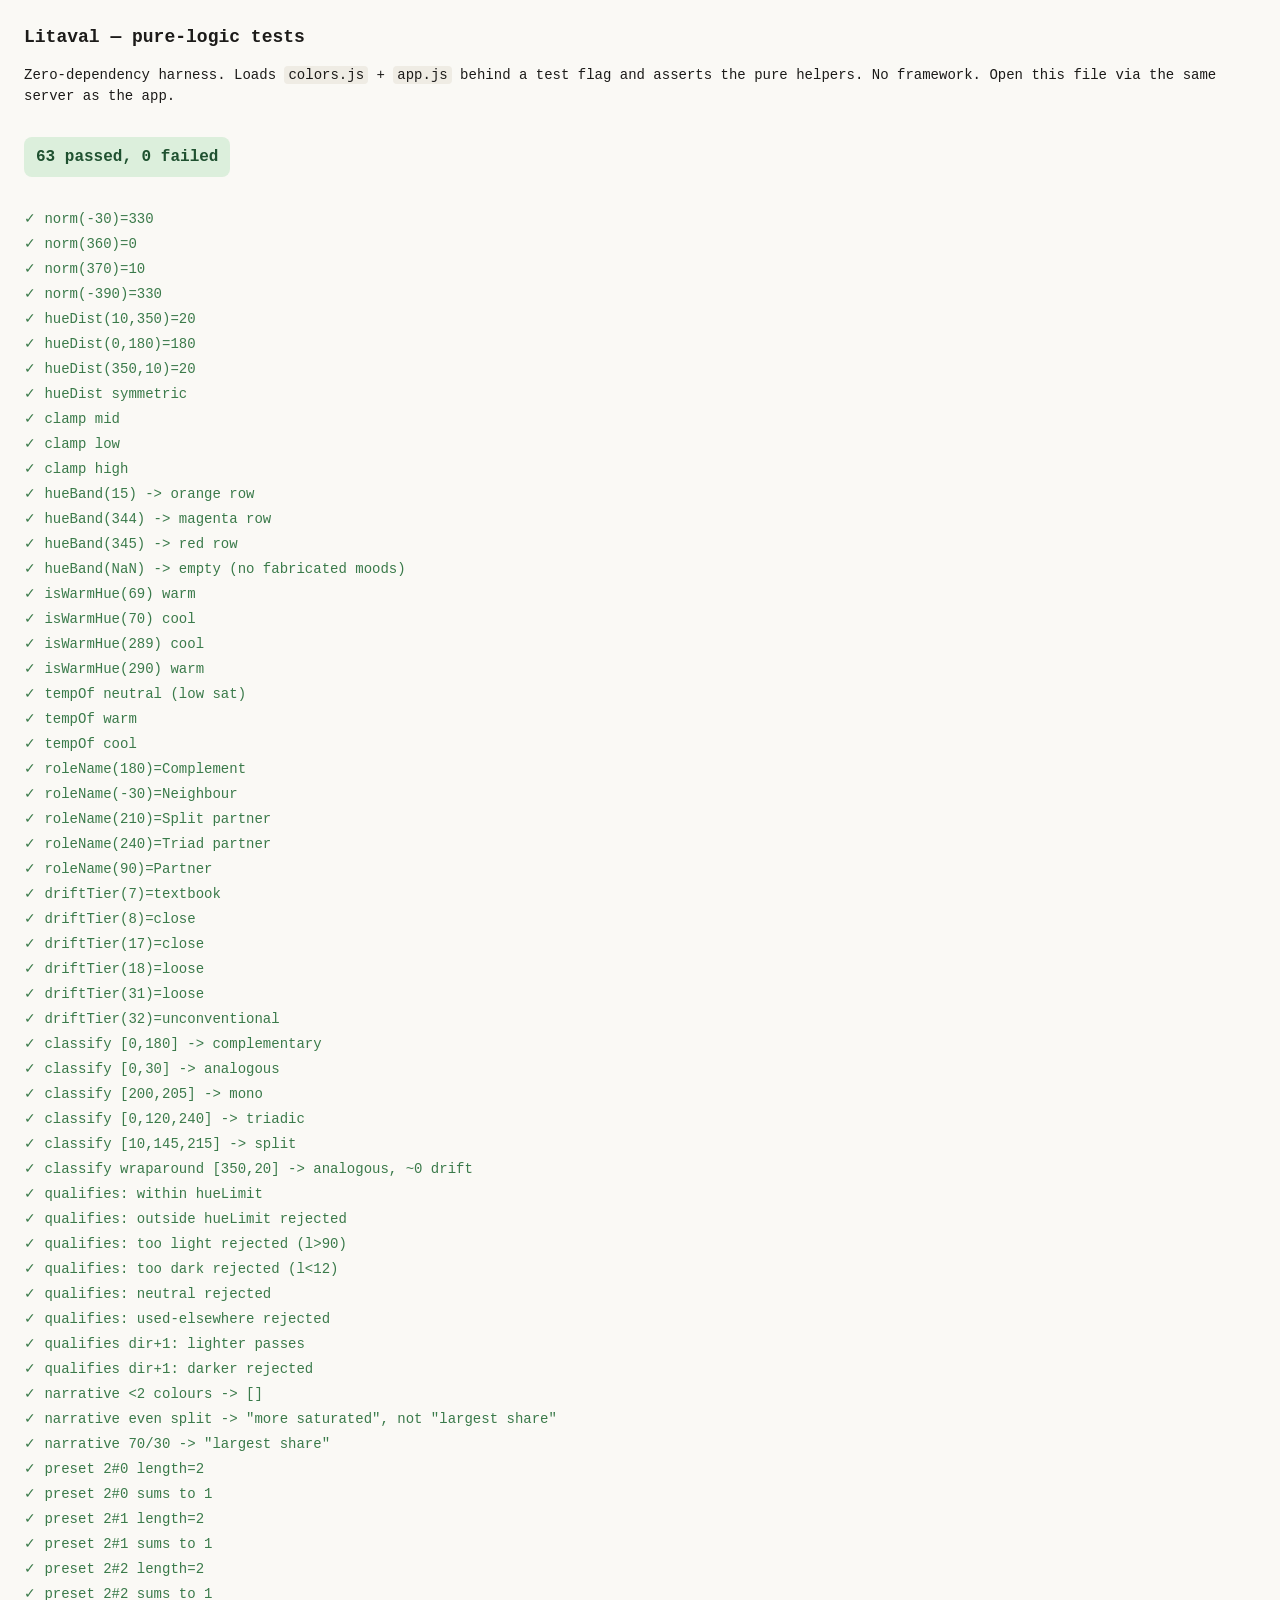
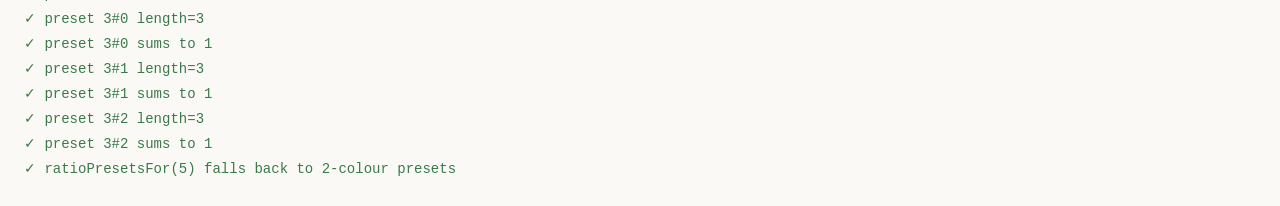
==== tests.html @ 68f23912 "comb sweep: dead-code, error-honesty, dedup, and a test harness Review-driven cleanup of the full co" ====
<!DOCTYPE html>
<html lang="en">
<head>
<meta charset="utf-8">
<meta name="viewport" content="width=device-width, initial-scale=1">
<title>Litaval — pure-logic tests</title>
<style>
  body{font:14px/1.5 ui-monospace,SFMono-Regular,Menlo,monospace; margin:24px; color:#1c1b19; background:#faf9f5}
  h1{font-size:18px} #summary{font-size:16px; font-weight:700; padding:8px 12px; border-radius:8px; display:inline-block}
  .ok{background:#dcefdc; color:#1f5130} .bad{background:#f3d6d2; color:#7a2018}
  ul{list-style:none; padding:0} li{padding:2px 0} li.f{color:#7a2018} li.p{color:#3a7a4a}
  code{background:#efece4; padding:1px 4px; border-radius:4px}
</style>
</head>
<body>
<h1>Litaval — pure-logic tests</h1>
<p>Zero-dependency harness. Loads <code>colors.js</code> + <code>app.js</code> behind a test flag and
asserts the pure helpers. No framework. Open this file via the same server as the app.</p>
<p id="summary">running…</p>
<ul id="out"></ul>

<script>window.__LITAVAL_TEST__ = true;</script>
<script src="colors.js"></script>
<script src="app.js"></script>
<script>
(() => {
  const T = window.__LITAVAL_TEST__;
  const out = document.getElementById('out');
  let pass = 0, fail = 0;
  const rec = (name, ok, detail) => {
    (ok ? pass++ : fail++);
    const li = document.createElement('li');
    li.className = ok ? 'p' : 'f';
    li.textContent = `${ok ? '✓' : '✗'} ${name}${ok ? '' : ' — ' + detail}`;
    out.appendChild(li);
  };
  const eq = (name, got, want) =>
    rec(name, JSON.stringify(got) === JSON.stringify(want), `got ${JSON.stringify(got)}, want ${JSON.stringify(want)}`);
  const ok = (name, cond, detail='') => rec(name, !!cond, detail);

  if (!T || !T.norm) { document.getElementById('summary').textContent = 'FAILED: test export not present (is window.__LITAVAL_TEST__ set before app.js?)'; return; }

  // --- norm ---
  eq('norm(-30)=330', T.norm(-30), 330);
  eq('norm(360)=0', T.norm(360), 0);
  eq('norm(370)=10', T.norm(370), 10);
  eq('norm(-390)=330', T.norm(-390), 330);

  // --- hueDist ---
  eq('hueDist(10,350)=20', T.hueDist(10,350), 20);
  eq('hueDist(0,180)=180', T.hueDist(0,180), 180);
  eq('hueDist(350,10)=20', T.hueDist(350,10), 20);
  ok('hueDist symmetric', T.hueDist(33,200) === T.hueDist(200,33));

  // --- clamp ---
  eq('clamp mid', T.clamp(5,0,10), 5);
  eq('clamp low', T.clamp(-3,0,10), 0);
  eq('clamp high', T.clamp(99,0,10), 10);

  // --- hueBand / isWarmHue / tempOf ---
  eq('hueBand(15) -> orange row', T.hueBand(15).moods, ['enthusiasm','sociability','warmth']);
  eq('hueBand(344) -> magenta row', T.hueBand(344).moods, ['creativity','sensitivity','playfulness']);
  eq('hueBand(345) -> red row', T.hueBand(345).moods, ['passion','warmth','energy']);
  eq('hueBand(NaN) -> empty (no fabricated moods)', T.hueBand(NaN).moods, []);
  ok('isWarmHue(69) warm', T.isWarmHue(69) === true);
  ok('isWarmHue(70) cool', T.isWarmHue(70) === false);
  ok('isWarmHue(289) cool', T.isWarmHue(289) === false);
  ok('isWarmHue(290) warm', T.isWarmHue(290) === true);
  eq('tempOf neutral (low sat)', T.tempOf({h:0,s:5,l:50}), 'neutral');
  eq('tempOf warm', T.tempOf({h:30,s:60,l:50}), 'warm');
  eq('tempOf cool', T.tempOf({h:200,s:60,l:50}), 'cool');

  // --- roleName ---
  eq('roleName(180)=Complement', T.roleName(180), 'Complement');
  eq('roleName(-30)=Neighbour', T.roleName(-30), 'Neighbour');
  eq('roleName(210)=Split partner', T.roleName(210), 'Split partner');
  eq('roleName(240)=Triad partner', T.roleName(240), 'Triad partner');
  eq('roleName(90)=Partner', T.roleName(90), 'Partner');

  // --- driftTier thresholds ---
  eq('driftTier(7)=textbook', T.driftTier(7).label, 'textbook');
  eq('driftTier(8)=close', T.driftTier(8).label, 'close');
  eq('driftTier(17)=close', T.driftTier(17).label, 'close');
  eq('driftTier(18)=loose', T.driftTier(18).label, 'loose');
  eq('driftTier(31)=loose', T.driftTier(31).label, 'loose');
  eq('driftTier(32)=unconventional', T.driftTier(32).label, 'unconventional');

  // --- classifyScheme ---
  const C = (...hs) => hs.map(h => ({h, s:60, l:50}));
  eq('classify [0,180] -> complementary', T.classifyScheme(C(0,180)).scheme.id, 'complementary');
  eq('classify [0,30] -> analogous', T.classifyScheme(C(0,30)).scheme.id, 'analogous');
  eq('classify [200,205] -> mono', T.classifyScheme(C(200,205)).scheme.id, 'mono');
  eq('classify [0,120,240] -> triadic', T.classifyScheme(C(0,120,240)).scheme.id, 'triadic');
  eq('classify [10,145,215] -> split', T.classifyScheme(C(10,145,215)).scheme.id, 'split');
  ok('classify wraparound [350,20] -> analogous, ~0 drift',
     T.classifyScheme(C(350,20)).scheme.id === 'analogous' && T.classifyScheme(C(350,20)).avg < 1);

  // --- qualifies ---
  const base = {h:0, s:60, l:50, hex:'#base', name:'base', neutral:false};
  const axHue = {valueOnly:false, centerHue:0, hueLimit:30, minBase:0};
  const mk = (h,l,extra={}) => ({h, l, s:60, hex:'#'+h+'-'+l, name:'c'+h+l, neutral:false, ...extra});
  ok('qualifies: within hueLimit', T.qualifies(mk(20,50), axHue, base, new Set(), null) === true);
  ok('qualifies: outside hueLimit rejected', T.qualifies(mk(50,50), axHue, base, new Set(), null) === false);
  ok('qualifies: too light rejected (l>90)', T.qualifies(mk(10,95), axHue, base, new Set(), null) === false);
  ok('qualifies: too dark rejected (l<12)', T.qualifies(mk(10,5), axHue, base, new Set(), null) === false);
  ok('qualifies: neutral rejected', T.qualifies(mk(10,50,{neutral:true}), axHue, base, new Set(), null) === false);
  ok('qualifies: used-elsewhere rejected', T.qualifies({...mk(10,50), hex:'#dup'}, axHue, base, new Set(['#dup']), null) === false);
  const axDir = {valueOnly:true, centerHue:0, hueLimit:20, dir:1};
  ok('qualifies dir+1: lighter passes', T.qualifies(mk(2,60), axDir, base, new Set(), null) === true);
  ok('qualifies dir+1: darker rejected', T.qualifies(mk(2,40), axDir, base, new Set(), null) === false);

  // --- paletteNarrative ---
  eq('narrative <2 colours -> []', T.paletteNarrative([{h:0,s:50,l:50}], [1]), []);
  ok('narrative even split -> "more saturated", not "largest share"', (() => {
    const s = T.paletteNarrative([{h:30,s:80,l:50},{h:210,s:40,l:50}], [0.5,0.5]);
    return /more saturated/.test(s[0]) && !/largest share/.test(s[0]);
  })());
  ok('narrative 70/30 -> "largest share"', (() => {
    const s = T.paletteNarrative([{h:30,s:80,l:50},{h:210,s:40,l:50}], [0.7,0.3]);
    return /largest share/.test(s[0]);
  })());

  // --- ratio presets invariants ---
  for (const n of [2,3]) {
    T.RATIO_PRESETS[n].forEach((p,i) => {
      eq(`preset ${n}#${i} length=${n}`, p.r.length, n);
      ok(`preset ${n}#${i} sums to 1`, Math.abs(p.r.reduce((a,b)=>a+b,0) - 1) < 1e-9, `sum=${p.r.reduce((a,b)=>a+b,0)}`);
    });
  }
  ok('ratioPresetsFor(5) falls back to 2-colour presets', T.ratioPresetsFor(5) === T.RATIO_PRESETS[2]);

  // --- summary ---
  const sum = document.getElementById('summary');
  sum.textContent = `${pass} passed, ${fail} failed`;
  sum.className = fail === 0 ? 'ok' : 'bad';
})();
</script>
</body>
</html>
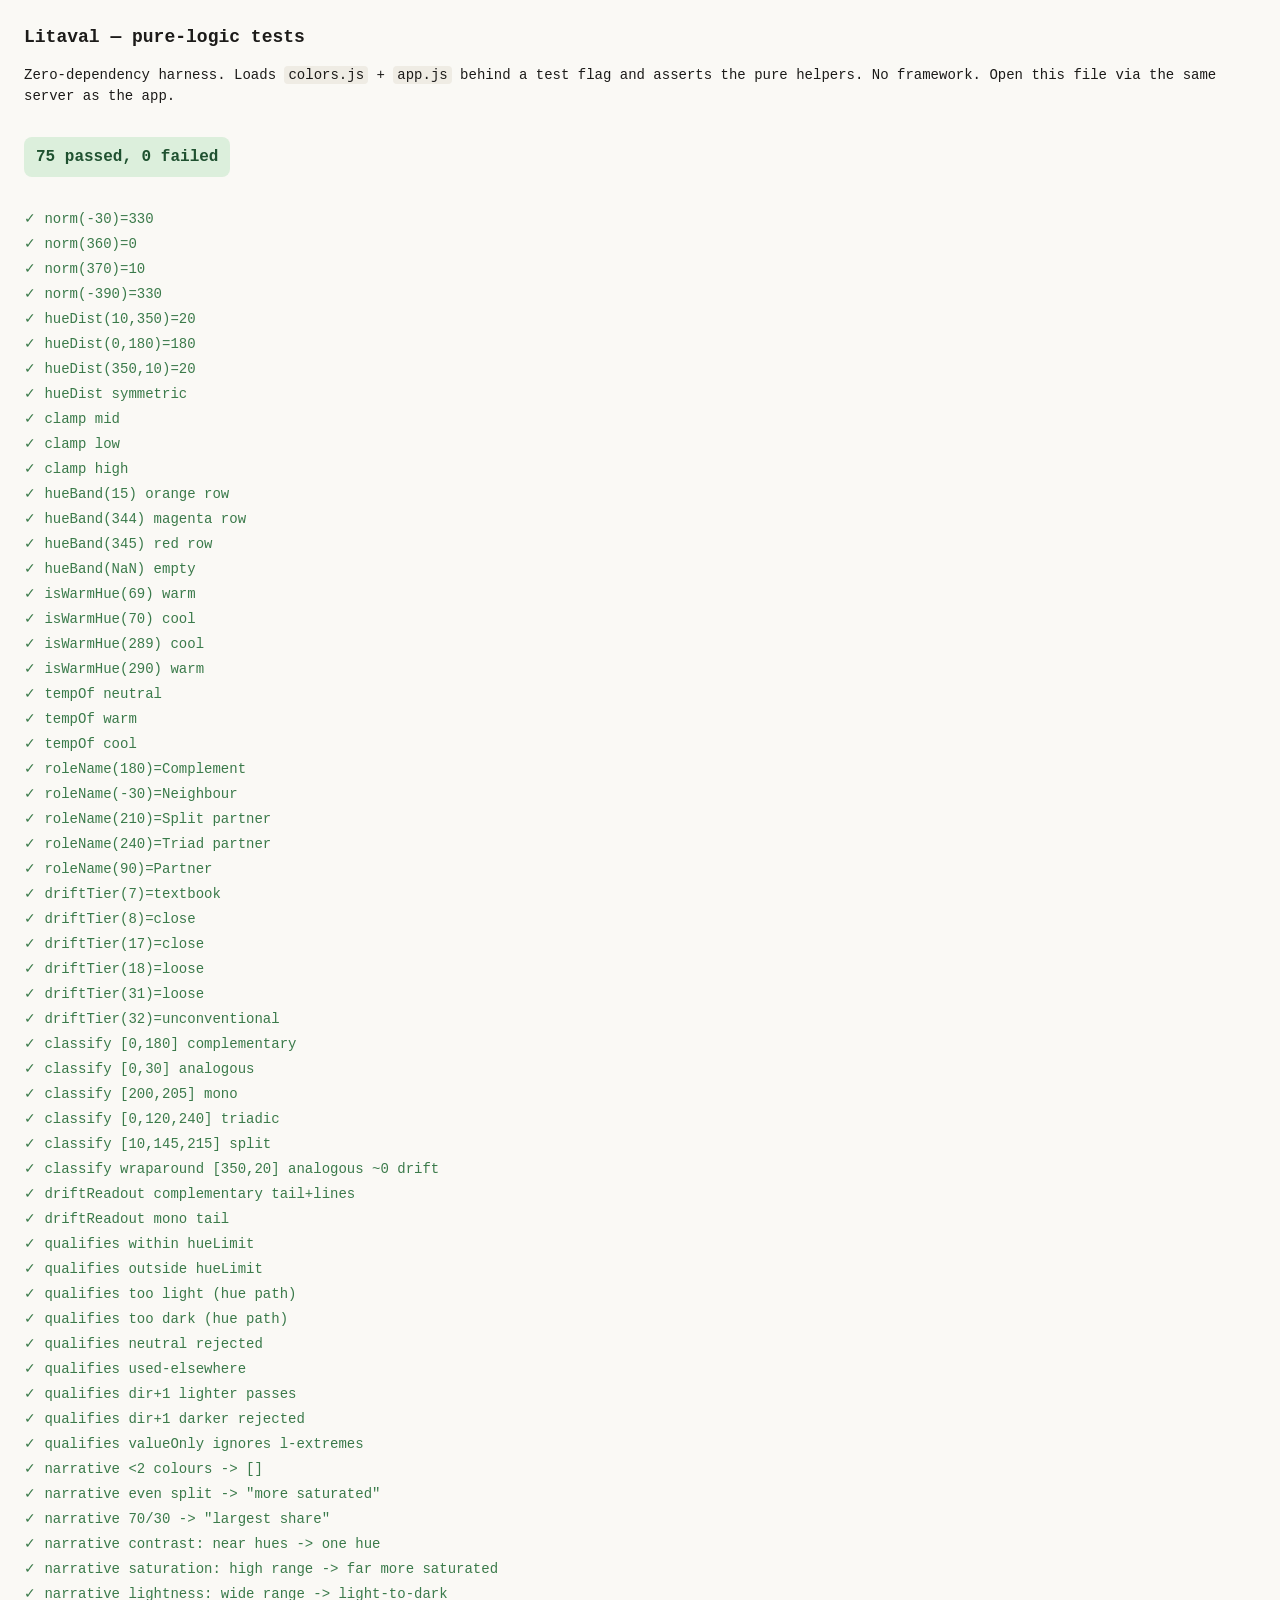
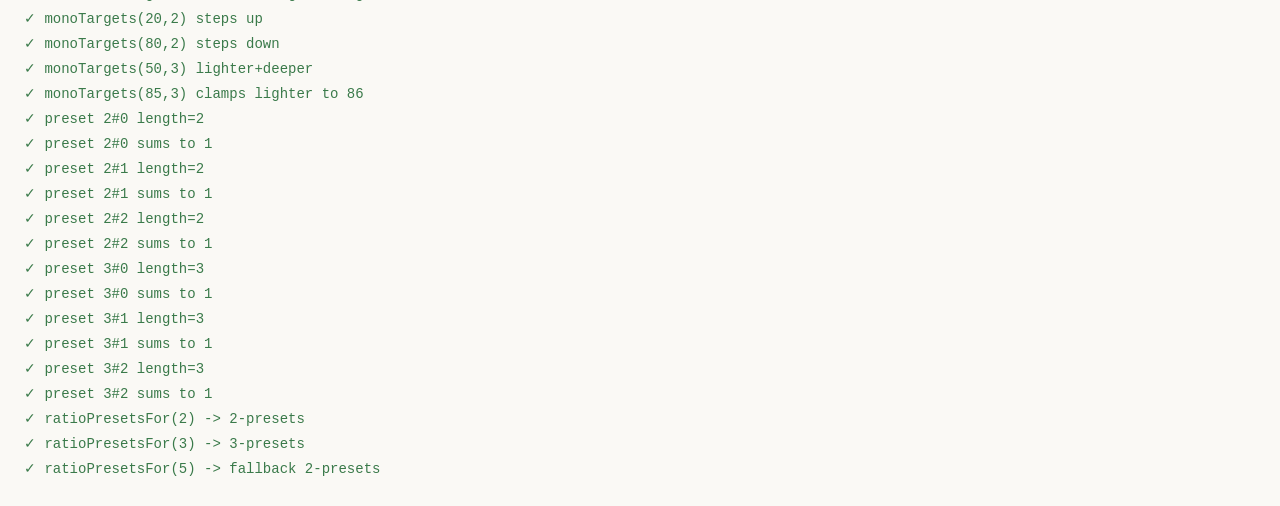
==== commit 62ca95aa: "comb sweep r2: harness robustness, drift consistency, small fixes Second review-driven pass. Round 1" ====
--- a/tests.html
+++ b/tests.html
@@ -19,13 +19,21 @@
 <p id="summary">running…</p>
 <ul id="out"></ul>
 
-<script>window.__LITAVAL_TEST__ = true;</script>
-<script src="colors.js"></script>
-<script src="app.js"></script>
+<script>
+  window.__LITAVAL_TEST__ = true;
+  // a top-level guard: whatever happens, the summary must never stay stuck on "running…"
+  window.addEventListener('error', e => {
+    const s = document.getElementById('summary');
+    if (s && s.textContent === 'running…') { s.textContent = 'FAILED: ' + e.message; s.className = 'bad'; }
+  });
+</script>
+<script src="colors.js?v=19"></script>
+<script src="app.js?v=19"></script>
 <script>
 (() => {
   const T = window.__LITAVAL_TEST__;
   const out = document.getElementById('out');
+  const summary = document.getElementById('summary');
   let pass = 0, fail = 0;
   const rec = (name, ok, detail) => {
     (ok ? pass++ : fail++);
@@ -34,105 +42,146 @@
     li.textContent = `${ok ? '✓' : '✗'} ${name}${ok ? '' : ' — ' + detail}`;
     out.appendChild(li);
   };
-  const eq = (name, got, want) =>
-    rec(name, JSON.stringify(got) === JSON.stringify(want), `got ${JSON.stringify(got)}, want ${JSON.stringify(want)}`);
-  const ok = (name, cond, detail='') => rec(name, !!cond, detail);
+  // every test is a thunk; a throw inside it is recorded as a failure, never halting the run
+  const test = (name, fn) => { try { fn(); rec(name, true, ''); } catch (e) { rec(name, false, e.message || String(e)); } };
+  const aeq = (got, want) => { if (JSON.stringify(got) !== JSON.stringify(want)) throw new Error(`got ${JSON.stringify(got)}, want ${JSON.stringify(want)}`); };
+  const at  = (cond, detail='assertion false') => { if (!cond) throw new Error(detail); };
 
-  if (!T || !T.norm) { document.getElementById('summary').textContent = 'FAILED: test export not present (is window.__LITAVAL_TEST__ set before app.js?)'; return; }
+  try {
+    if (!T || !T.norm) throw new Error('test export not present (is window.__LITAVAL_TEST__ set before app.js?)');
 
-  // --- norm ---
-  eq('norm(-30)=330', T.norm(-30), 330);
-  eq('norm(360)=0', T.norm(360), 0);
-  eq('norm(370)=10', T.norm(370), 10);
-  eq('norm(-390)=330', T.norm(-390), 330);
+    // --- norm ---
+    test('norm(-30)=330', () => aeq(T.norm(-30), 330));
+    test('norm(360)=0',  () => aeq(T.norm(360), 0));
+    test('norm(370)=10', () => aeq(T.norm(370), 10));
+    test('norm(-390)=330', () => aeq(T.norm(-390), 330));
 
-  // --- hueDist ---
-  eq('hueDist(10,350)=20', T.hueDist(10,350), 20);
-  eq('hueDist(0,180)=180', T.hueDist(0,180), 180);
-  eq('hueDist(350,10)=20', T.hueDist(350,10), 20);
-  ok('hueDist symmetric', T.hueDist(33,200) === T.hueDist(200,33));
+    // --- hueDist ---
+    test('hueDist(10,350)=20', () => aeq(T.hueDist(10,350), 20));
+    test('hueDist(0,180)=180', () => aeq(T.hueDist(0,180), 180));
+    test('hueDist(350,10)=20', () => aeq(T.hueDist(350,10), 20));
+    test('hueDist symmetric',  () => at(T.hueDist(33,200) === T.hueDist(200,33)));
 
-  // --- clamp ---
-  eq('clamp mid', T.clamp(5,0,10), 5);
-  eq('clamp low', T.clamp(-3,0,10), 0);
-  eq('clamp high', T.clamp(99,0,10), 10);
+    // --- clamp ---
+    test('clamp mid',  () => aeq(T.clamp(5,0,10), 5));
+    test('clamp low',  () => aeq(T.clamp(-3,0,10), 0));
+    test('clamp high', () => aeq(T.clamp(99,0,10), 10));
 
-  // --- hueBand / isWarmHue / tempOf ---
-  eq('hueBand(15) -> orange row', T.hueBand(15).moods, ['enthusiasm','sociability','warmth']);
-  eq('hueBand(344) -> magenta row', T.hueBand(344).moods, ['creativity','sensitivity','playfulness']);
-  eq('hueBand(345) -> red row', T.hueBand(345).moods, ['passion','warmth','energy']);
-  eq('hueBand(NaN) -> empty (no fabricated moods)', T.hueBand(NaN).moods, []);
-  ok('isWarmHue(69) warm', T.isWarmHue(69) === true);
-  ok('isWarmHue(70) cool', T.isWarmHue(70) === false);
-  ok('isWarmHue(289) cool', T.isWarmHue(289) === false);
-  ok('isWarmHue(290) warm', T.isWarmHue(290) === true);
-  eq('tempOf neutral (low sat)', T.tempOf({h:0,s:5,l:50}), 'neutral');
-  eq('tempOf warm', T.tempOf({h:30,s:60,l:50}), 'warm');
-  eq('tempOf cool', T.tempOf({h:200,s:60,l:50}), 'cool');
+    // --- hueBand / isWarmHue / tempOf ---
+    test('hueBand(15) orange row',  () => aeq(T.hueBand(15).moods, ['enthusiasm','sociability','warmth']));
+    test('hueBand(344) magenta row',() => aeq(T.hueBand(344).moods, ['creativity','sensitivity','playfulness']));
+    test('hueBand(345) red row',    () => aeq(T.hueBand(345).moods, ['passion','warmth','energy']));
+    test('hueBand(NaN) empty',      () => aeq(T.hueBand(NaN).moods, []));
+    test('isWarmHue(69) warm',  () => at(T.isWarmHue(69) === true));
+    test('isWarmHue(70) cool',  () => at(T.isWarmHue(70) === false));
+    test('isWarmHue(289) cool', () => at(T.isWarmHue(289) === false));
+    test('isWarmHue(290) warm', () => at(T.isWarmHue(290) === true));
+    test('tempOf neutral', () => aeq(T.tempOf({h:0,s:5,l:50}), 'neutral'));
+    test('tempOf warm',    () => aeq(T.tempOf({h:30,s:60,l:50}), 'warm'));
+    test('tempOf cool',    () => aeq(T.tempOf({h:200,s:60,l:50}), 'cool'));
 
-  // --- roleName ---
-  eq('roleName(180)=Complement', T.roleName(180), 'Complement');
-  eq('roleName(-30)=Neighbour', T.roleName(-30), 'Neighbour');
-  eq('roleName(210)=Split partner', T.roleName(210), 'Split partner');
-  eq('roleName(240)=Triad partner', T.roleName(240), 'Triad partner');
-  eq('roleName(90)=Partner', T.roleName(90), 'Partner');
+    // --- roleName ---
+    test('roleName(180)=Complement',    () => aeq(T.roleName(180), 'Complement'));
+    test('roleName(-30)=Neighbour',     () => aeq(T.roleName(-30), 'Neighbour'));
+    test('roleName(210)=Split partner', () => aeq(T.roleName(210), 'Split partner'));
+    test('roleName(240)=Triad partner', () => aeq(T.roleName(240), 'Triad partner'));
+    test('roleName(90)=Partner',        () => aeq(T.roleName(90), 'Partner'));
 
-  // --- driftTier thresholds ---
-  eq('driftTier(7)=textbook', T.driftTier(7).label, 'textbook');
-  eq('driftTier(8)=close', T.driftTier(8).label, 'close');
-  eq('driftTier(17)=close', T.driftTier(17).label, 'close');
-  eq('driftTier(18)=loose', T.driftTier(18).label, 'loose');
-  eq('driftTier(31)=loose', T.driftTier(31).label, 'loose');
-  eq('driftTier(32)=unconventional', T.driftTier(32).label, 'unconventional');
+    // --- driftTier thresholds ---
+    test('driftTier(7)=textbook',        () => aeq(T.driftTier(7).label, 'textbook'));
+    test('driftTier(8)=close',           () => aeq(T.driftTier(8).label, 'close'));
+    test('driftTier(17)=close',          () => aeq(T.driftTier(17).label, 'close'));
+    test('driftTier(18)=loose',          () => aeq(T.driftTier(18).label, 'loose'));
+    test('driftTier(31)=loose',          () => aeq(T.driftTier(31).label, 'loose'));
+    test('driftTier(32)=unconventional', () => aeq(T.driftTier(32).label, 'unconventional'));
 
-  // --- classifyScheme ---
-  const C = (...hs) => hs.map(h => ({h, s:60, l:50}));
-  eq('classify [0,180] -> complementary', T.classifyScheme(C(0,180)).scheme.id, 'complementary');
-  eq('classify [0,30] -> analogous', T.classifyScheme(C(0,30)).scheme.id, 'analogous');
-  eq('classify [200,205] -> mono', T.classifyScheme(C(200,205)).scheme.id, 'mono');
-  eq('classify [0,120,240] -> triadic', T.classifyScheme(C(0,120,240)).scheme.id, 'triadic');
-  eq('classify [10,145,215] -> split', T.classifyScheme(C(10,145,215)).scheme.id, 'split');
-  ok('classify wraparound [350,20] -> analogous, ~0 drift',
-     T.classifyScheme(C(350,20)).scheme.id === 'analogous' && T.classifyScheme(C(350,20)).avg < 1);
+    // --- classifyScheme ---
+    const C = (...hs) => hs.map(h => ({h, s:60, l:50}));
+    test('classify [0,180] complementary', () => aeq(T.classifyScheme(C(0,180)).scheme.id, 'complementary'));
+    test('classify [0,30] analogous',      () => aeq(T.classifyScheme(C(0,30)).scheme.id, 'analogous'));
+    test('classify [200,205] mono',        () => aeq(T.classifyScheme(C(200,205)).scheme.id, 'mono'));
+    test('classify [0,120,240] triadic',   () => aeq(T.classifyScheme(C(0,120,240)).scheme.id, 'triadic'));
+    test('classify [10,145,215] split',    () => aeq(T.classifyScheme(C(10,145,215)).scheme.id, 'split'));
+    test('classify wraparound [350,20] analogous ~0 drift', () => {
+      const cl = T.classifyScheme(C(350,20));
+      at(cl.scheme.id === 'analogous' && cl.avg < 1, `id=${cl.scheme.id} avg=${cl.avg}`);
+    });
 
-  // --- qualifies ---
-  const base = {h:0, s:60, l:50, hex:'#base', name:'base', neutral:false};
-  const axHue = {valueOnly:false, centerHue:0, hueLimit:30, minBase:0};
-  const mk = (h,l,extra={}) => ({h, l, s:60, hex:'#'+h+'-'+l, name:'c'+h+l, neutral:false, ...extra});
-  ok('qualifies: within hueLimit', T.qualifies(mk(20,50), axHue, base, new Set(), null) === true);
-  ok('qualifies: outside hueLimit rejected', T.qualifies(mk(50,50), axHue, base, new Set(), null) === false);
-  ok('qualifies: too light rejected (l>90)', T.qualifies(mk(10,95), axHue, base, new Set(), null) === false);
-  ok('qualifies: too dark rejected (l<12)', T.qualifies(mk(10,5), axHue, base, new Set(), null) === false);
-  ok('qualifies: neutral rejected', T.qualifies(mk(10,50,{neutral:true}), axHue, base, new Set(), null) === false);
-  ok('qualifies: used-elsewhere rejected', T.qualifies({...mk(10,50), hex:'#dup'}, axHue, base, new Set(['#dup']), null) === false);
-  const axDir = {valueOnly:true, centerHue:0, hueLimit:20, dir:1};
-  ok('qualifies dir+1: lighter passes', T.qualifies(mk(2,60), axDir, base, new Set(), null) === true);
-  ok('qualifies dir+1: darker rejected', T.qualifies(mk(2,40), axDir, base, new Set(), null) === false);
+    // --- driftReadout (the app's most prominent computed text) ---
+    test('driftReadout complementary tail+lines', () => {
+      const cl = T.classifyScheme(C(0,180));
+      const r = T.driftReadout(cl, C(0,180));
+      at(/about 0° off the textbook ideal/.test(r.tail), `tail=${r.tail}`);
+      aeq(r.lines.length, 2);
+    });
+    test('driftReadout mono tail', () => {
+      const cols = C(200,205);
+      const r = T.driftReadout(T.classifyScheme(cols), cols);
+      at(/within \d+° of one hue/.test(r.tail), `tail=${r.tail}`);
+    });
 
-  // --- paletteNarrative ---
-  eq('narrative <2 colours -> []', T.paletteNarrative([{h:0,s:50,l:50}], [1]), []);
-  ok('narrative even split -> "more saturated", not "largest share"', (() => {
-    const s = T.paletteNarrative([{h:30,s:80,l:50},{h:210,s:40,l:50}], [0.5,0.5]);
-    return /more saturated/.test(s[0]) && !/largest share/.test(s[0]);
-  })());
-  ok('narrative 70/30 -> "largest share"', (() => {
-    const s = T.paletteNarrative([{h:30,s:80,l:50},{h:210,s:40,l:50}], [0.7,0.3]);
-    return /largest share/.test(s[0]);
-  })());
+    // --- qualifies ---
+    const base = {h:0, s:60, l:50, hex:'#base', name:'base', neutral:false};
+    const axHue = {valueOnly:false, centerHue:0, hueLimit:30, minBase:0};
+    const mk = (h,l,extra={}) => ({h, l, s:60, hex:'#'+h+'-'+l, name:'c'+h+l, neutral:false, ...extra});
+    test('qualifies within hueLimit',     () => at(T.qualifies(mk(20,50), axHue, base, new Set(), null) === true));
+    test('qualifies outside hueLimit',    () => at(T.qualifies(mk(50,50), axHue, base, new Set(), null) === false));
+    test('qualifies too light (hue path)',() => at(T.qualifies(mk(10,95), axHue, base, new Set(), null) === false));
+    test('qualifies too dark (hue path)', () => at(T.qualifies(mk(10,5),  axHue, base, new Set(), null) === false));
+    test('qualifies neutral rejected',    () => at(T.qualifies(mk(10,50,{neutral:true}), axHue, base, new Set(), null) === false));
+    test('qualifies used-elsewhere',      () => at(T.qualifies({...mk(10,50), hex:'#dup'}, axHue, base, new Set(['#dup']), null) === false));
+    const axDir = {valueOnly:true, centerHue:0, hueLimit:20, dir:1};
+    test('qualifies dir+1 lighter passes',() => at(T.qualifies(mk(2,60), axDir, base, new Set(), null) === true));
+    test('qualifies dir+1 darker rejected',()=> at(T.qualifies(mk(2,40), axDir, base, new Set(), null) === false));
+    // intended asymmetry: the valueOnly (mono) path deliberately skips the l<12/l>90 extremes guard
+    test('qualifies valueOnly ignores l-extremes', () => at(T.qualifies(mk(2,95), axDir, base, new Set(), null) === true));
 
-  // --- ratio presets invariants ---
-  for (const n of [2,3]) {
-    T.RATIO_PRESETS[n].forEach((p,i) => {
-      eq(`preset ${n}#${i} length=${n}`, p.r.length, n);
-      ok(`preset ${n}#${i} sums to 1`, Math.abs(p.r.reduce((a,b)=>a+b,0) - 1) < 1e-9, `sum=${p.r.reduce((a,b)=>a+b,0)}`);
+    // --- paletteNarrative ---
+    test('narrative <2 colours -> []', () => aeq(T.paletteNarrative([{h:0,s:50,l:50}], [1]), []));
+    test('narrative even split -> "more saturated"', () => {
+      const s = T.paletteNarrative([{h:30,s:80,l:50},{h:210,s:40,l:50}], [0.5,0.5]);
+      at(/more saturated/.test(s[0]) && !/largest share/.test(s[0]), s[0]);
     });
+    test('narrative 70/30 -> "largest share"', () => {
+      const s = T.paletteNarrative([{h:30,s:80,l:50},{h:210,s:40,l:50}], [0.7,0.3]);
+      at(/largest share/.test(s[0]), s[0]);
+    });
+    test('narrative contrast: near hues -> one hue', () => {
+      const s = T.paletteNarrative([{h:200,s:60,l:50},{h:205,s:60,l:50}], [0.5,0.5]);
+      at(/share essentially one hue/.test(s[1]), s[1]);
+    });
+    test('narrative saturation: high range -> far more saturated', () => {
+      const s = T.paletteNarrative([{h:30,s:90,l:50},{h:210,s:20,l:50}], [0.5,0.5]);
+      at(/far more saturated/.test(s[2]), s[2]);
+    });
+    test('narrative lightness: wide range -> light-to-dark', () => {
+      const s = T.paletteNarrative([{h:30,s:60,l:85},{h:210,s:60,l:25}], [0.5,0.5]);
+      at(/light-to-dark range/.test(s[3]), s[3]);
+    });
+
+    // --- monoTargets ---
+    test('monoTargets(20,2) steps up',  () => { const d=T.monoTargets(20,2); aeq([d[0][0],d[0][2]], [50,1]); });
+    test('monoTargets(80,2) steps down',() => { const d=T.monoTargets(80,2); aeq([d[0][0],d[0][2]], [50,-1]); });
+    test('monoTargets(50,3) lighter+deeper', () => aeq(T.monoTargets(50,3), [[80,'Lighter',1],[20,'Deeper',-1]]));
+    test('monoTargets(85,3) clamps lighter to 86', () => aeq(T.monoTargets(85,3)[0][0], 86));
+
+    // --- ratio presets ---
+    for (const n of [2,3]) {
+      T.RATIO_PRESETS[n].forEach((p,i) => {
+        test(`preset ${n}#${i} length=${n}`, () => aeq(p.r.length, n));
+        test(`preset ${n}#${i} sums to 1`,  () => at(Math.abs(p.r.reduce((a,b)=>a+b,0) - 1) < 1e-9, `sum=${p.r.reduce((a,b)=>a+b,0)}`));
+      });
+    }
+    test('ratioPresetsFor(2) -> 2-presets', () => at(T.ratioPresetsFor(2) === T.RATIO_PRESETS[2]));
+    test('ratioPresetsFor(3) -> 3-presets', () => at(T.ratioPresetsFor(3) === T.RATIO_PRESETS[3]));
+    test('ratioPresetsFor(5) -> fallback 2-presets', () => at(T.ratioPresetsFor(5) === T.RATIO_PRESETS[2]));
+
+  } catch (suiteErr) {
+    rec('SUITE CRASHED before completing', false, suiteErr.message || String(suiteErr));
   }
-  ok('ratioPresetsFor(5) falls back to 2-colour presets', T.ratioPresetsFor(5) === T.RATIO_PRESETS[2]);
 
-  // --- summary ---
-  const sum = document.getElementById('summary');
-  sum.textContent = `${pass} passed, ${fail} failed`;
-  sum.className = fail === 0 ? 'ok' : 'bad';
+  summary.textContent = `${pass} passed, ${fail} failed`;
+  summary.className = fail === 0 ? 'ok' : 'bad';
 })();
 </script>
 </body>
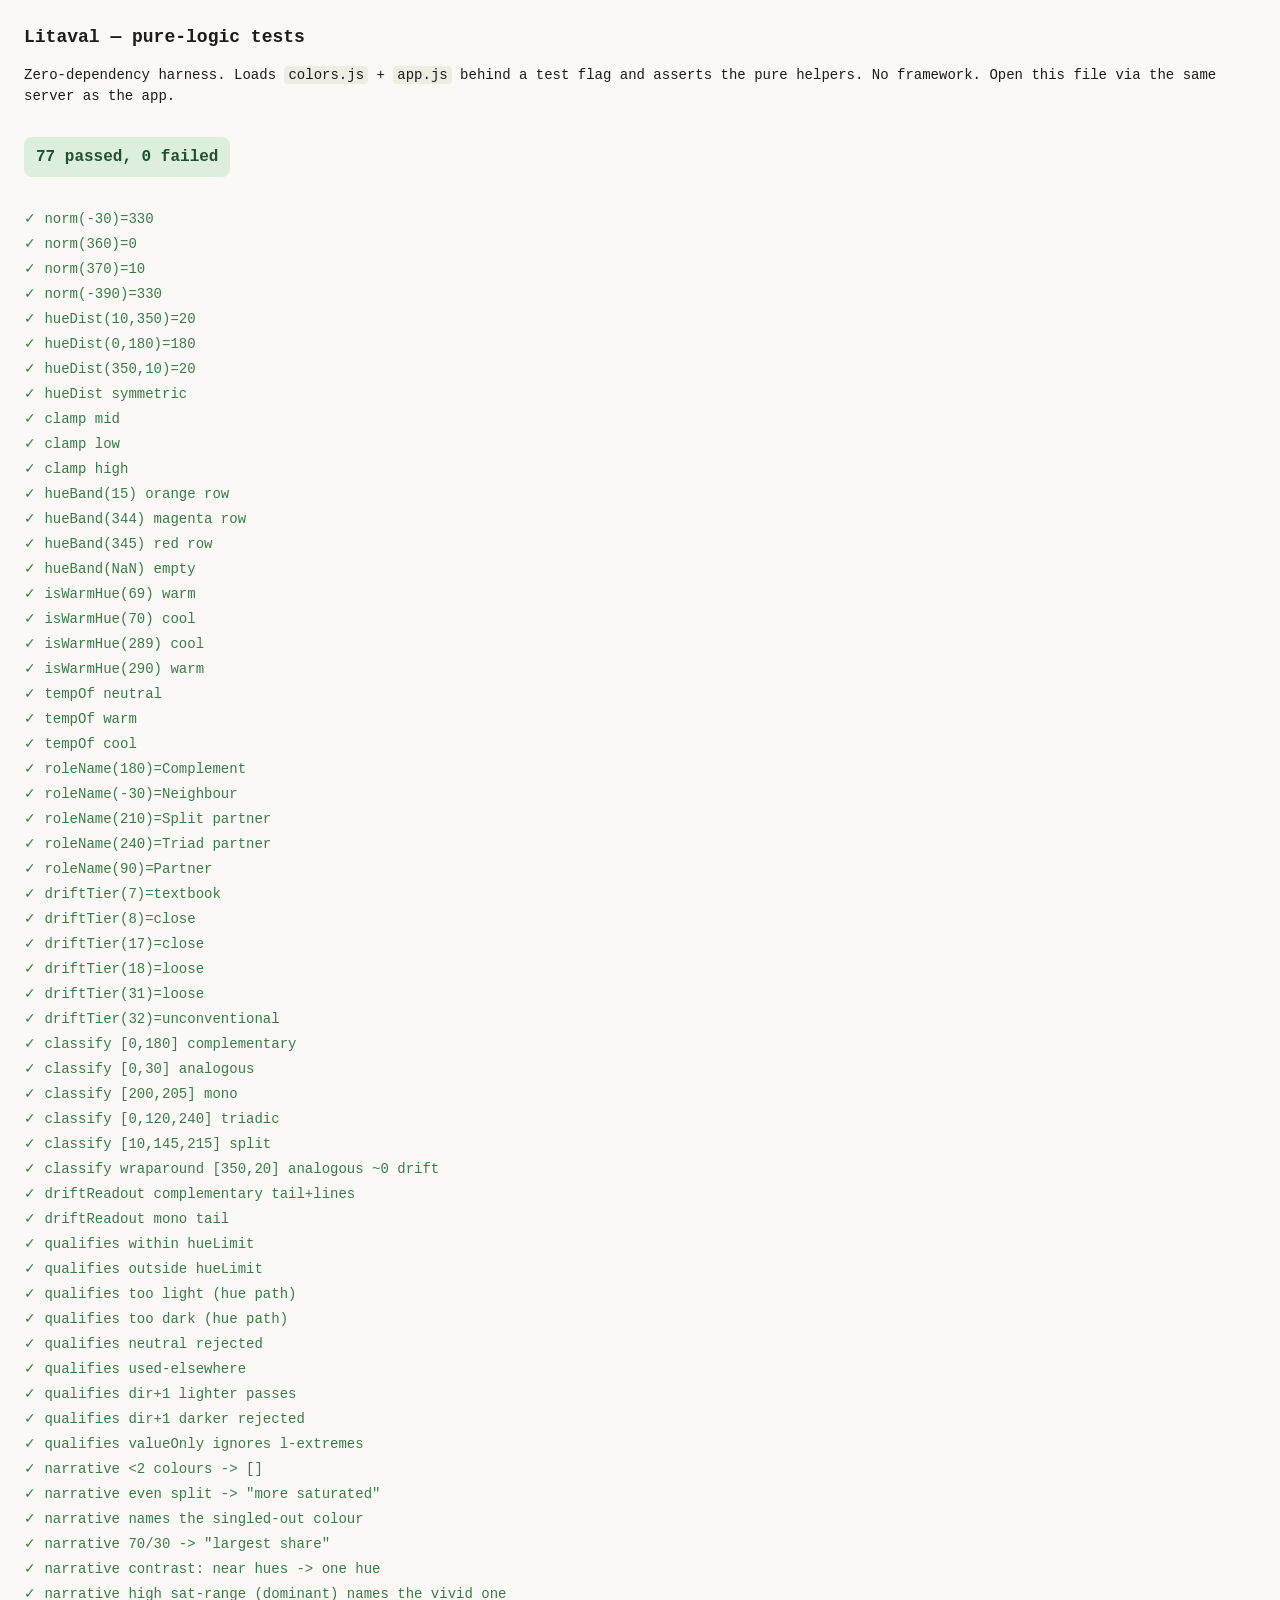
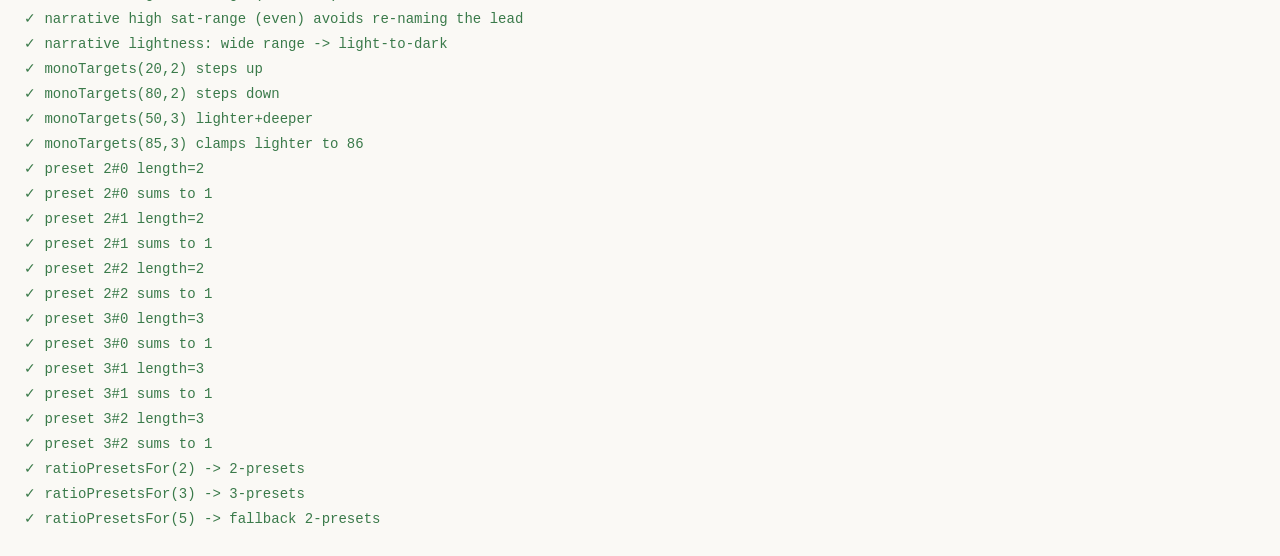
==== commit 97955b40: "Name the singled-out colour in the pairing narrative When a narrative sentence points at one colour," ====
--- a/tests.html
+++ b/tests.html
@@ -27,8 +27,8 @@
     if (s && s.textContent === 'running…') { s.textContent = 'FAILED: ' + e.message; s.className = 'bad'; }
   });
 </script>
-<script src="colors.js?v=19"></script>
-<script src="app.js?v=19"></script>
+<script src="colors.js?v=21"></script>
+<script src="app.js?v=21"></script>
 <script>
 (() => {
   const T = window.__LITAVAL_TEST__;
@@ -142,6 +142,10 @@
       const s = T.paletteNarrative([{h:30,s:80,l:50},{h:210,s:40,l:50}], [0.5,0.5]);
       at(/more saturated/.test(s[0]) && !/largest share/.test(s[0]), s[0]);
     });
+    test('narrative names the singled-out colour', () => {
+      const s = T.paletteNarrative([{h:30,s:80,l:50,name:'Sunset'},{h:210,s:40,l:50,name:'Slate'}], [0.5,0.5]);
+      at(/Sunset/.test(s[0]), s[0]);   // the more-saturated colour is named, not "the most saturated colour"
+    });
     test('narrative 70/30 -> "largest share"', () => {
       const s = T.paletteNarrative([{h:30,s:80,l:50},{h:210,s:40,l:50}], [0.7,0.3]);
       at(/largest share/.test(s[0]), s[0]);
@@ -150,9 +154,13 @@
       const s = T.paletteNarrative([{h:200,s:60,l:50},{h:205,s:60,l:50}], [0.5,0.5]);
       at(/share essentially one hue/.test(s[1]), s[1]);
     });
-    test('narrative saturation: high range -> far more saturated', () => {
-      const s = T.paletteNarrative([{h:30,s:90,l:50},{h:210,s:20,l:50}], [0.5,0.5]);
-      at(/far more saturated/.test(s[2]), s[2]);
+    test('narrative high sat-range (dominant) names the vivid one', () => {
+      const s = T.paletteNarrative([{h:30,s:40,l:50,name:'Ash'},{h:210,s:90,l:50,name:'Cobalt'}], [0.7,0.3]);
+      at(/far more saturated/.test(s[2]) && /Cobalt/.test(s[2]), s[2]);
+    });
+    test('narrative high sat-range (even) avoids re-naming the lead', () => {
+      const s = T.paletteNarrative([{h:30,s:90,l:50,name:'Marigold'},{h:210,s:20,l:50,name:'Mist'}], [0.5,0.5]);
+      at(/much softer/.test(s[2]) && !/Marigold/.test(s[2]), s[2]);   // named once (sentence 1), not twice
     });
     test('narrative lightness: wide range -> light-to-dark', () => {
       const s = T.paletteNarrative([{h:30,s:60,l:85},{h:210,s:60,l:25}], [0.5,0.5]);
